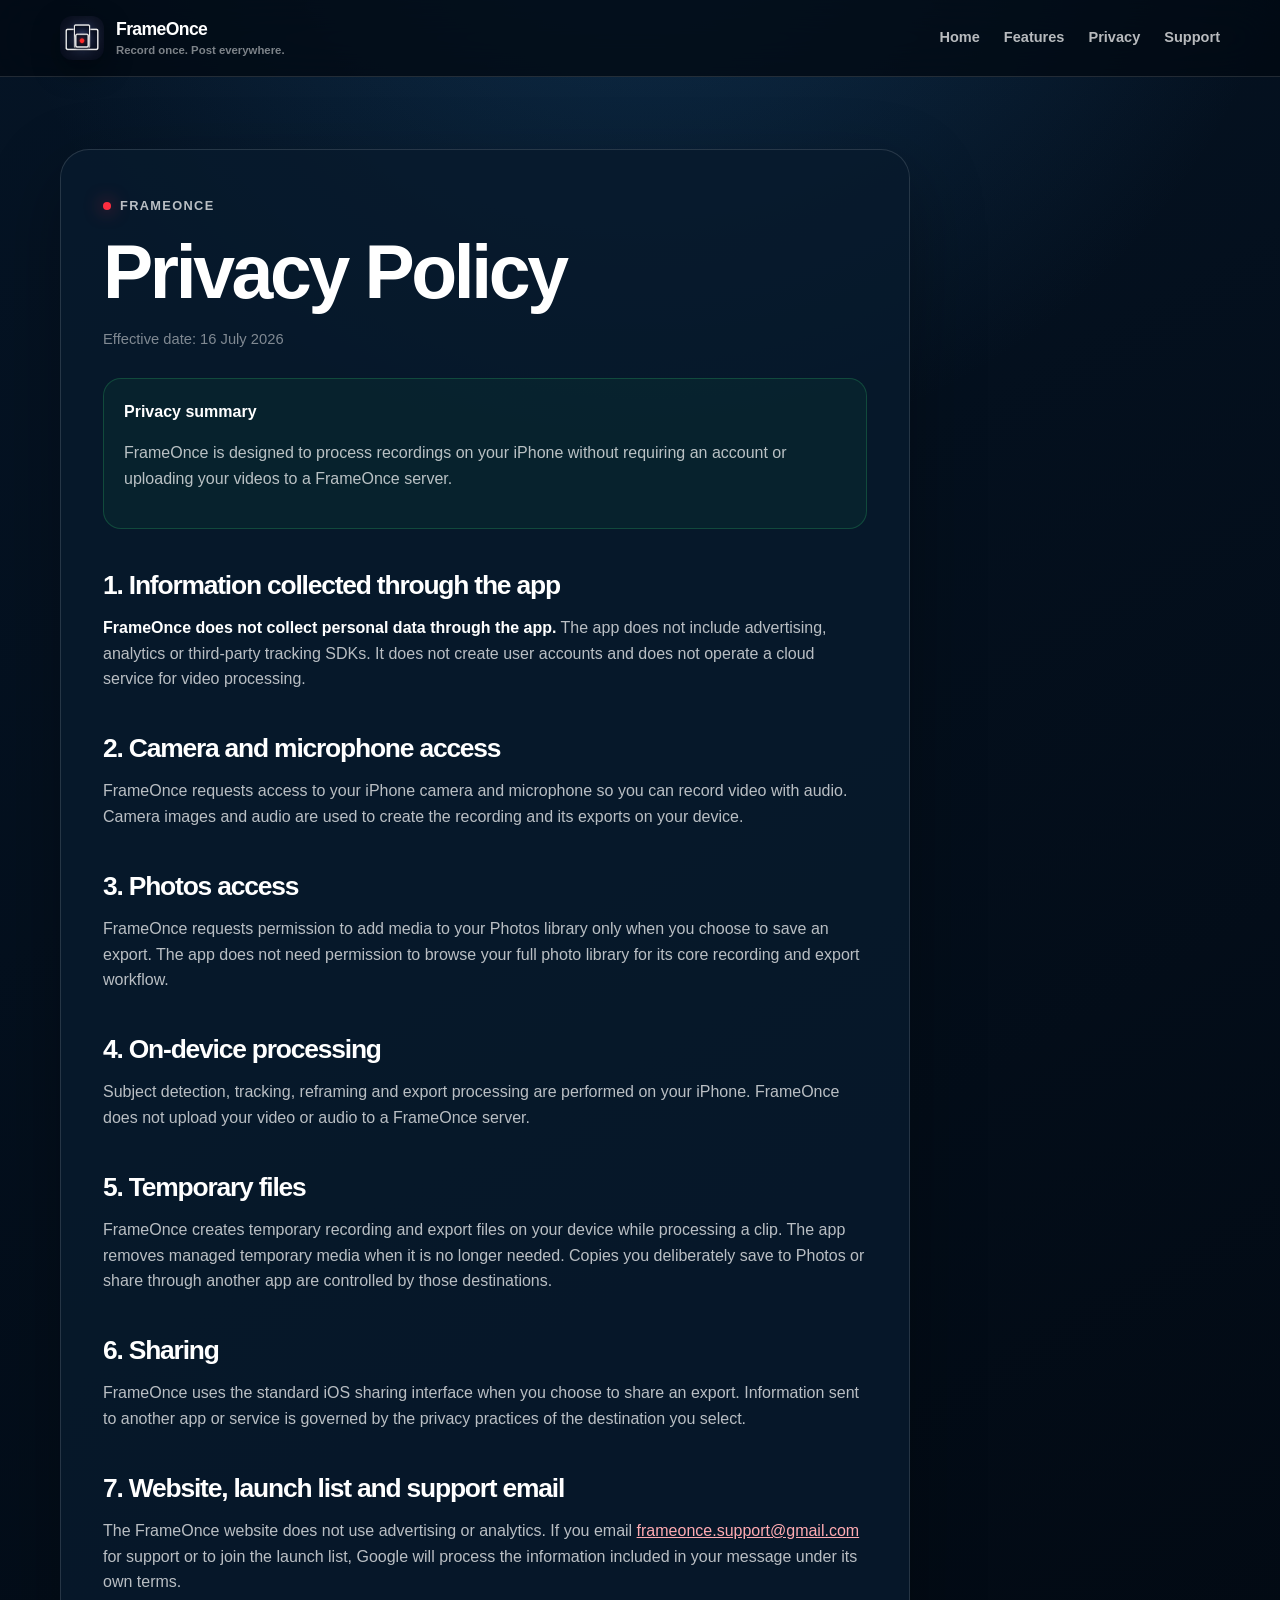
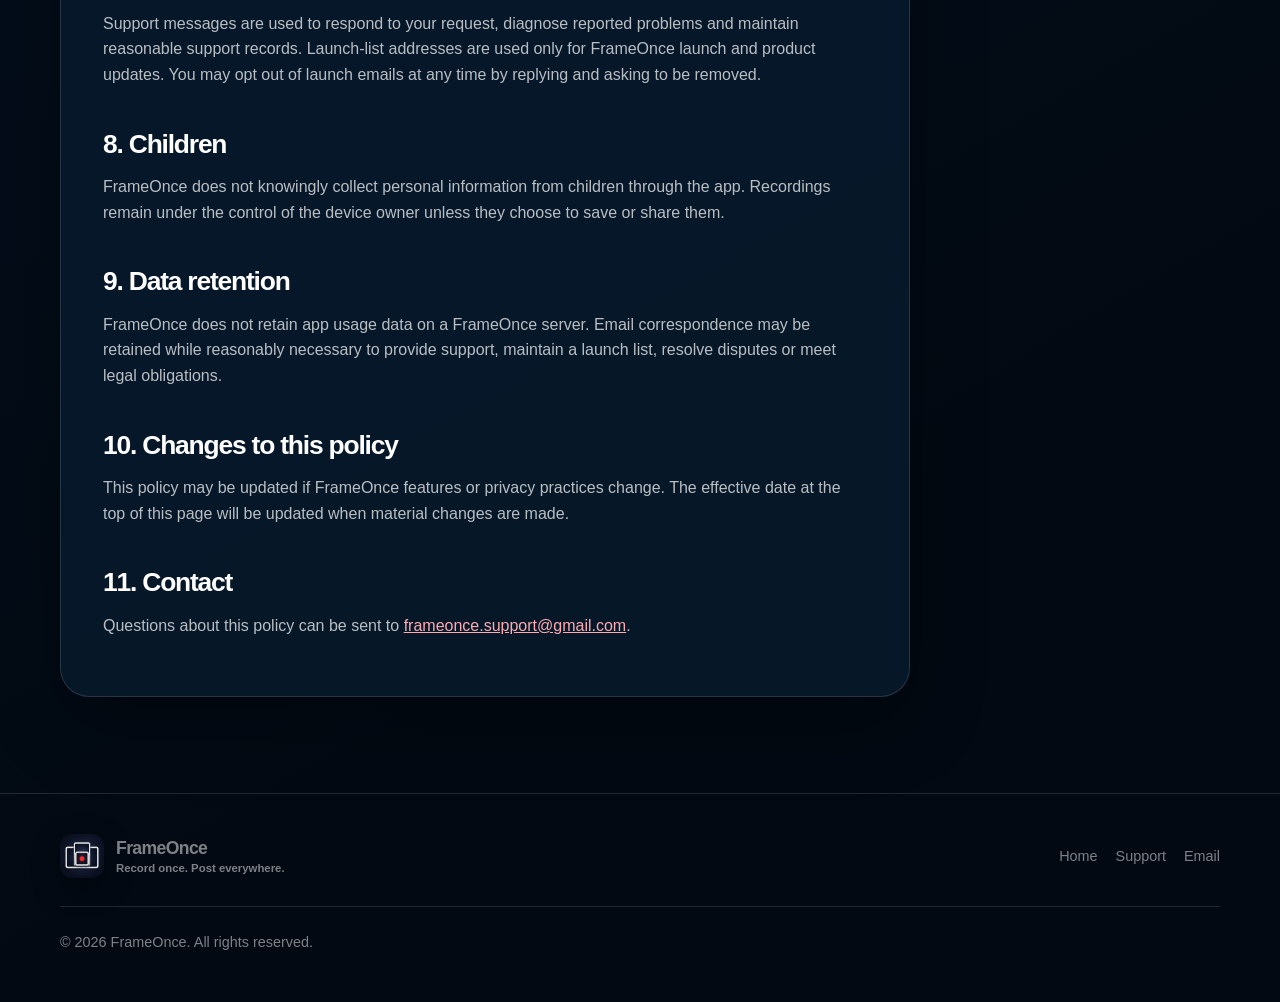
==== privacy/index.html @ 91e53c57 "Publish FrameOnce launch website" ====
<!doctype html>
<html lang="en-AU">
<head>
  <meta charset="utf-8">
  <meta name="viewport" content="width=device-width, initial-scale=1">
  <meta name="description" content="FrameOnce Privacy Policy.">
  <meta name="theme-color" content="#051425">
  <meta name="color-scheme" content="dark">
  <title>Privacy Policy | FrameOnce</title>
  <link rel="icon" href="../assets/app-icon.png">
  <link rel="apple-touch-icon" href="../assets/app-icon.png">
  <link rel="stylesheet" href="../styles.css">
</head>
<body>
  <a class="skip-link" href="#main">Skip to content</a>
  <header class="site-header">
    <div class="wrap nav">
      <a class="brand" href="../" aria-label="FrameOnce home">
        <img src="../assets/app-icon.png" alt="" width="44" height="44">
        <span class="brand-copy"><strong>FrameOnce</strong><small>Record once. Post everywhere.</small></span>
      </a>
      <nav class="nav-links" aria-label="Main navigation">
        <a href="../">Home</a>
        <a href="../#features">Features</a>
        <a href="../privacy/" aria-current="page">Privacy</a>
        <a href="../support/">Support</a>
      </nav>
    </div>
  </header>

  <main id="main" class="content-page">
    <div class="wrap">
      <article class="content-shell">
        <p class="eyebrow">FrameOnce</p>
        <h1>Privacy Policy</h1>
        <p class="updated">Effective date: 16 July 2026</p>

        <div class="content-note">
          <strong>Privacy summary</strong>
          <p>FrameOnce is designed to process recordings on your iPhone without requiring an account or uploading your videos to a FrameOnce server.</p>
        </div>

        <h2>1. Information collected through the app</h2>
        <p><strong>FrameOnce does not collect personal data through the app.</strong> The app does not include advertising, analytics or third-party tracking SDKs. It does not create user accounts and does not operate a cloud service for video processing.</p>

        <h2>2. Camera and microphone access</h2>
        <p>FrameOnce requests access to your iPhone camera and microphone so you can record video with audio. Camera images and audio are used to create the recording and its exports on your device.</p>

        <h2>3. Photos access</h2>
        <p>FrameOnce requests permission to add media to your Photos library only when you choose to save an export. The app does not need permission to browse your full photo library for its core recording and export workflow.</p>

        <h2>4. On-device processing</h2>
        <p>Subject detection, tracking, reframing and export processing are performed on your iPhone. FrameOnce does not upload your video or audio to a FrameOnce server.</p>

        <h2>5. Temporary files</h2>
        <p>FrameOnce creates temporary recording and export files on your device while processing a clip. The app removes managed temporary media when it is no longer needed. Copies you deliberately save to Photos or share through another app are controlled by those destinations.</p>

        <h2>6. Sharing</h2>
        <p>FrameOnce uses the standard iOS sharing interface when you choose to share an export. Information sent to another app or service is governed by the privacy practices of the destination you select.</p>

        <h2>7. Website, launch list and support email</h2>
        <p>The FrameOnce website does not use advertising or analytics. If you email <a href="mailto:frameonce.support@gmail.com">frameonce.support@gmail.com</a> for support or to join the launch list, Google will process the information included in your message under its own terms.</p>
        <p>Support messages are used to respond to your request, diagnose reported problems and maintain reasonable support records. Launch-list addresses are used only for FrameOnce launch and product updates. You may opt out of launch emails at any time by replying and asking to be removed.</p>

        <h2>8. Children</h2>
        <p>FrameOnce does not knowingly collect personal information from children through the app. Recordings remain under the control of the device owner unless they choose to save or share them.</p>

        <h2>9. Data retention</h2>
        <p>FrameOnce does not retain app usage data on a FrameOnce server. Email correspondence may be retained while reasonably necessary to provide support, maintain a launch list, resolve disputes or meet legal obligations.</p>

        <h2>10. Changes to this policy</h2>
        <p>This policy may be updated if FrameOnce features or privacy practices change. The effective date at the top of this page will be updated when material changes are made.</p>

        <h2>11. Contact</h2>
        <p>Questions about this policy can be sent to <a href="mailto:frameonce.support@gmail.com">frameonce.support@gmail.com</a>.</p>
      </article>
    </div>
  </main>

  <footer class="site-footer">
    <div class="wrap footer-grid">
      <div class="footer-brand">
        <img src="../assets/app-icon.png" alt="" width="44" height="44">
        <div><strong>FrameOnce</strong><span>Record once. Post everywhere.</span></div>
      </div>
      <div class="footer-links">
        <a href="../">Home</a>
        <a href="../support/">Support</a>
        <a href="mailto:frameonce.support@gmail.com">Email</a>
      </div>
      <p class="copyright">© 2026 FrameOnce. All rights reserved.</p>
    </div>
  </footer>
</body>
</html>
---- styles.css ----
:root {
  color-scheme: dark;
  --background: #051425;
  --background-deep: #020912;
  --background-mid: #071a2e;
  --surface: #0b2036;
  --surface-raised: #102b47;
  --surface-soft: rgba(255, 255, 255, 0.055);
  --text: #ffffff;
  --muted: rgba(255, 255, 255, 0.72);
  --faint: rgba(255, 255, 255, 0.49);
  --border: rgba(255, 255, 255, 0.13);
  --border-strong: rgba(255, 255, 255, 0.22);
  --accent: #ff2e40;
  --accent-soft: #ff5362;
  --accent-pale: #ff9ba3;
  --success: #32d06b;
  --warning: #ffad40;
  --max-width: 1160px;
  font-family: -apple-system, BlinkMacSystemFont, "SF Pro Display", "Segoe UI", sans-serif;
}

* { box-sizing: border-box; }

html { scroll-behavior: smooth; }

body {
  margin: 0;
  min-height: 100vh;
  color: var(--text);
  background:
    radial-gradient(circle at 50% -8%, rgba(36, 105, 161, 0.36), transparent 42rem),
    linear-gradient(150deg, var(--background), var(--background-deep) 78%);
  line-height: 1.6;
  -webkit-font-smoothing: antialiased;
  overflow-x: hidden;
}

img { max-width: 100%; }

a { color: inherit; }

button, input, textarea, select { font: inherit; }

.skip-link {
  position: fixed;
  left: 16px;
  top: 12px;
  z-index: 100;
  padding: 10px 14px;
  border-radius: 10px;
  background: white;
  color: #07101b;
  transform: translateY(-160%);
  transition: transform 160ms ease;
}

.skip-link:focus { transform: translateY(0); }

.wrap {
  width: min(calc(100% - 40px), var(--max-width));
  margin: 0 auto;
}

.site-header {
  position: sticky;
  top: 0;
  z-index: 30;
  border-bottom: 1px solid var(--border);
  background: rgba(2, 9, 18, 0.78);
  backdrop-filter: blur(20px);
  -webkit-backdrop-filter: blur(20px);
}

.nav {
  min-height: 76px;
  display: flex;
  align-items: center;
  justify-content: space-between;
  gap: 28px;
}

.brand,
.footer-brand {
  display: inline-flex;
  align-items: center;
  gap: 12px;
  text-decoration: none;
}

.brand img,
.footer-brand img {
  border-radius: 12px;
  box-shadow: 0 10px 28px rgba(0, 0, 0, 0.34);
}

.brand-copy,
.footer-brand > div {
  display: grid;
  line-height: 1.15;
}

.brand strong,
.footer-brand strong {
  font-size: 1.1rem;
  font-weight: 790;
  letter-spacing: -0.035em;
}

.brand small,
.footer-brand span {
  margin-top: 4px;
  color: var(--faint);
  font-size: 0.71rem;
  font-weight: 580;
}

.nav-links {
  display: flex;
  align-items: center;
  gap: clamp(13px, 2vw, 24px);
}

.nav-links a {
  color: var(--muted);
  text-decoration: none;
  font-size: 0.91rem;
  font-weight: 670;
}

.nav-links a:hover,
.nav-links a:focus-visible,
.footer-links a:hover,
.footer-links a:focus-visible,
.text-link:hover,
.text-link:focus-visible { color: var(--text); }

.hero {
  position: relative;
  display: grid;
  grid-template-columns: minmax(0, 1.02fr) minmax(340px, 0.98fr);
  gap: clamp(50px, 7vw, 90px);
  align-items: center;
  min-height: calc(100svh - 76px);
  padding: 76px 0 84px;
}

.eyebrow {
  display: inline-flex;
  align-items: center;
  gap: 9px;
  margin: 0 0 16px;
  color: var(--accent-pale);
  font-size: 0.8rem;
  font-weight: 800;
  letter-spacing: 0.105em;
  text-transform: uppercase;
}

.eyebrow::before {
  content: "";
  width: 8px;
  height: 8px;
  flex: 0 0 auto;
  border-radius: 50%;
  background: var(--accent);
  box-shadow: 0 0 18px rgba(255, 46, 64, 0.78);
}

h1, h2, h3 {
  line-height: 1.08;
  letter-spacing: -0.045em;
}

h1 {
  max-width: 760px;
  margin: 0;
  font-size: clamp(3.3rem, 7.8vw, 6.45rem);
  font-weight: 835;
}

h1 span {
  background: linear-gradient(90deg, #ffffff, #bacfe6 65%, #ffb1b8);
  -webkit-background-clip: text;
  background-clip: text;
  color: transparent;
}

.hero-lead {
  max-width: 680px;
  margin: 26px 0 0;
  color: var(--muted);
  font-size: clamp(1.05rem, 2vw, 1.28rem);
}

.hero-badges,
.privacy-points {
  display: flex;
  flex-wrap: wrap;
  gap: 8px;
  margin-top: 24px;
}

.hero-badges span,
.privacy-points span {
  padding: 7px 11px;
  border: 1px solid var(--border);
  border-radius: 999px;
  background: rgba(255, 255, 255, 0.045);
  color: rgba(255, 255, 255, 0.79);
  font-size: 0.78rem;
  font-weight: 680;
}

.actions {
  display: flex;
  flex-wrap: wrap;
  gap: 13px;
  margin-top: 31px;
}

.button {
  display: inline-flex;
  align-items: center;
  justify-content: center;
  min-height: 52px;
  padding: 0 23px;
  border: 1px solid var(--border);
  border-radius: 999px;
  text-decoration: none;
  font-weight: 760;
  letter-spacing: -0.015em;
  transition: transform 160ms ease, box-shadow 160ms ease, background 160ms ease;
}

.button:hover,
.button:focus-visible {
  transform: translateY(-2px);
}

.button-primary {
  border-color: rgba(255, 255, 255, 0.18);
  background: linear-gradient(145deg, var(--accent-soft), var(--accent));
  box-shadow: 0 14px 34px rgba(255, 46, 64, 0.27);
}

.button-primary:hover,
.button-primary:focus-visible {
  box-shadow: 0 17px 40px rgba(255, 46, 64, 0.38);
}

.button-secondary { background: rgba(255, 255, 255, 0.07); }

.full-button { width: 100%; }

.microcopy {
  margin: 15px 0 0;
  color: var(--faint);
  font-size: 0.82rem;
}

.phone-stage {
  position: relative;
  width: min(100%, 520px);
  min-height: 730px;
  margin: 0 auto;
  display: grid;
  place-items: center;
  isolation: isolate;
}

.ambient {
  position: absolute;
  z-index: -2;
  border-radius: 50%;
  filter: blur(18px);
  opacity: 0.52;
}

.ambient-one {
  width: 330px;
  height: 330px;
  top: 4%;
  left: 4%;
  background: rgba(41, 125, 193, 0.34);
}

.ambient-two {
  width: 250px;
  height: 250px;
  right: 0;
  bottom: 6%;
  background: rgba(255, 46, 64, 0.2);
}

.phone-shell {
  position: relative;
  z-index: 2;
  width: min(100%, 350px);
  padding: 13px;
  border: 1px solid rgba(255, 255, 255, 0.21);
  border-radius: 50px;
  background: linear-gradient(145deg, #18222d, #02060b 74%);
  box-shadow: 0 42px 100px rgba(0, 0, 0, 0.57), inset 0 1px 0 rgba(255, 255, 255, 0.18);
  transform: rotate(1.8deg);
}

.phone-screen {
  position: relative;
  min-height: 690px;
  overflow: hidden;
  border-radius: 38px;
  border: 1px solid rgba(255, 255, 255, 0.08);
  background: #030a12;
}

.dynamic-island {
  position: absolute;
  z-index: 10;
  left: 50%;
  top: 10px;
  width: 96px;
  height: 29px;
  transform: translateX(-50%);
  border-radius: 99px;
  background: #000205;
}

.camera-header {
  position: relative;
  z-index: 6;
  min-height: 104px;
  display: flex;
  align-items: flex-end;
  justify-content: space-between;
  gap: 10px;
  padding: 35px 17px 14px;
  background: linear-gradient(rgba(2, 9, 18, 0.96), rgba(2, 9, 18, 0.62), transparent);
}

.mini-brand {
  display: flex;
  align-items: center;
  gap: 8px;
  min-width: 0;
}

.mini-brand img { border-radius: 9px; }

.mini-brand > div {
  display: grid;
  min-width: 0;
  line-height: 1.08;
}

.mini-brand strong {
  font-size: 0.77rem;
  letter-spacing: -0.02em;
}

.mini-brand small {
  margin-top: 3px;
  color: rgba(255, 255, 255, 0.55);
  font-size: 0.46rem;
  white-space: nowrap;
}

.timer-pill {
  display: inline-flex;
  align-items: center;
  gap: 6px;
  flex: 0 0 auto;
  padding: 6px 9px;
  border: 1px solid rgba(255, 255, 255, 0.1);
  border-radius: 999px;
  background: rgba(9, 29, 48, 0.84);
  color: rgba(255, 255, 255, 0.9);
  font-size: 0.55rem;
  font-variant-numeric: tabular-nums;
}

.timer-pill i {
  width: 6px;
  height: 6px;
  border-radius: 50%;
  background: var(--accent);
  box-shadow: 0 0 10px var(--accent);
}

.camera-preview {
  position: relative;
  height: 470px;
  overflow: hidden;
  background:
    linear-gradient(180deg, rgba(248, 139, 115, 0.26), transparent 34%),
    linear-gradient(180deg, #36536d, #10243a 55%, #081829);
}

.sun {
  position: absolute;
  top: 114px;
  right: 62px;
  width: 72px;
  height: 72px;
  border-radius: 50%;
  background: rgba(255, 174, 132, 0.74);
  filter: blur(1px);
  box-shadow: 0 0 80px rgba(255, 128, 95, 0.52);
}

.mountain {
  position: absolute;
  bottom: 150px;
  width: 290px;
  height: 210px;
  background: linear-gradient(145deg, #243f55, #0e2134 72%);
  clip-path: polygon(0 100%, 24% 35%, 42% 63%, 64% 18%, 100% 100%);
}

.mountain-a { left: -70px; }
.mountain-b { right: -95px; transform: scaleX(-1) scaleY(0.9); opacity: 0.86; }

.lake {
  position: absolute;
  inset: auto 0 0;
  height: 190px;
  background:
    repeating-linear-gradient(176deg, rgba(255, 255, 255, 0.07) 0 1px, transparent 1px 12px),
    linear-gradient(180deg, #16344a, #071726);
}

.subject {
  position: absolute;
  left: 53%;
  bottom: 120px;
  width: 28px;
  height: 95px;
  transform: translateX(-50%);
  border-radius: 18px 18px 8px 8px;
  background: #07101a;
  box-shadow: 0 -24px 0 -6px #07101a;
}

.guide {
  position: absolute;
  width: 42px;
  height: 42px;
  border-color: rgba(255, 255, 255, 0.92);
  filter: drop-shadow(0 2px 3px rgba(0, 0, 0, 0.4));
}

.guide-tl { left: 22px; top: 20px; border-left: 2px solid; border-top: 2px solid; border-radius: 9px 0 0; }
.guide-tr { right: 22px; top: 20px; border-right: 2px solid; border-top: 2px solid; border-radius: 0 9px 0 0; }
.guide-bl { left: 22px; bottom: 20px; border-left: 2px solid; border-bottom: 2px solid; border-radius: 0 0 0 9px; }
.guide-br { right: 22px; bottom: 20px; border-right: 2px solid; border-bottom: 2px solid; border-radius: 0 0 9px; }

.record-control {
  min-height: 116px;
  display: grid;
  place-items: center;
  align-content: center;
  gap: 8px;
  background: linear-gradient(transparent, rgba(2, 9, 18, 0.92) 42%);
}

.record-control span {
  color: rgba(255, 255, 255, 0.53);
  font-size: 0.55rem;
}

.record-ring {
  display: grid;
  place-items: center;
  width: 72px;
  height: 72px;
  border: 4px solid rgba(255, 255, 255, 0.28);
  border-top-color: var(--accent);
  border-radius: 50%;
  transform: rotate(18deg);
  box-shadow: 0 0 28px rgba(255, 46, 64, 0.25);
}

.record-centre {
  width: 48px;
  height: 48px;
  border-radius: 50%;
  background: linear-gradient(145deg, var(--accent-soft), var(--accent));
  box-shadow: 0 0 23px rgba(255, 46, 64, 0.73);
}

.format-fan {
  position: absolute;
  z-index: 1;
  inset: 0;
  pointer-events: none;
}

.fan-card {
  position: absolute;
  display: grid;
  place-items: end center;
  padding: 8px;
  border: 1px solid rgba(255, 255, 255, 0.22);
  border-radius: 15px;
  background:
    radial-gradient(circle at 65% 25%, rgba(255, 128, 98, 0.4), transparent 45%),
    linear-gradient(160deg, #183b58, #061423);
  box-shadow: 0 20px 45px rgba(0, 0, 0, 0.4);
}

.fan-card span {
  color: rgba(255, 255, 255, 0.82);
  font-size: 0.62rem;
  font-weight: 780;
}

.fan-vertical { right: -4px; top: 8%; width: 90px; height: 160px; transform: rotate(9deg); }
.fan-landscape { left: -8px; top: 14%; width: 150px; height: 84px; transform: rotate(-12deg); }
.fan-portrait { right: -2px; bottom: 10%; width: 96px; height: 120px; transform: rotate(11deg); }
.fan-square { left: 0; bottom: 8%; width: 102px; height: 102px; transform: rotate(-8deg); }

.section { padding: 88px 0; }
.section-tight { padding-top: 44px; }

.section-heading {
  max-width: 760px;
  margin-bottom: 38px;
}

.section-heading.centre {
  margin-left: auto;
  margin-right: auto;
  text-align: center;
}

.section-heading.centre .eyebrow { justify-content: center; }

.section h2,
.content-shell h1 {
  margin: 0;
  font-size: clamp(2.35rem, 5vw, 4.05rem);
  font-weight: 805;
}

.section-heading > p:not(.eyebrow) {
  margin: 17px 0 0;
  color: var(--muted);
  font-size: 1.08rem;
}

.steps {
  display: grid;
  grid-template-columns: repeat(4, minmax(0, 1fr));
  gap: 13px;
  padding: 0;
  margin: 0;
  list-style: none;
}

.steps li {
  position: relative;
  display: flex;
  align-items: flex-start;
  gap: 13px;
  min-height: 190px;
  padding: 24px 20px;
  border: 1px solid var(--border);
  border-radius: 23px;
  background: linear-gradient(145deg, rgba(16, 43, 71, 0.82), rgba(6, 21, 36, 0.86));
  box-shadow: 0 18px 42px rgba(0, 0, 0, 0.2);
}

.step-number {
  display: grid;
  place-items: center;
  flex: 0 0 auto;
  width: 33px;
  height: 33px;
  border: 1px solid rgba(255, 83, 98, 0.38);
  border-radius: 50%;
  background: rgba(255, 46, 64, 0.1);
  color: #ff929b;
  font-size: 0.84rem;
  font-weight: 800;
}

.steps h3 { margin: 3px 0 0; font-size: 1.12rem; }
.steps p { margin: 11px 0 0; color: var(--muted); font-size: 0.91rem; }

.feature-grid {
  display: grid;
  grid-template-columns: repeat(2, minmax(0, 1fr));
  gap: 16px;
}

.feature-card {
  position: relative;
  min-height: 270px;
  padding: 28px;
  overflow: hidden;
  border: 1px solid var(--border);
  border-radius: 27px;
  background: linear-gradient(145deg, rgba(16, 43, 71, 0.9), rgba(7, 23, 39, 0.9));
  box-shadow: 0 20px 52px rgba(0, 0, 0, 0.25);
}

.feature-card-large {
  grid-row: span 2;
  min-height: 556px;
}

.feature-icon {
  display: grid;
  place-items: center;
  width: 46px;
  height: 46px;
  margin-bottom: 26px;
  border: 1px solid var(--border);
  border-radius: 14px;
  background: rgba(255, 255, 255, 0.065);
  color: #ff939c;
  font-size: 1.45rem;
  font-weight: 800;
}

.focus-icon {
  position: relative;
  width: 23px;
  height: 23px;
}

.focus-icon::before,
.focus-icon::after {
  content: "";
  position: absolute;
  inset: 0;
  border: 2px solid #ff939c;
  border-radius: 6px;
}

.focus-icon::after {
  inset: 6px;
  border-radius: 50%;
  background: var(--accent);
  border: 0;
  box-shadow: 0 0 12px rgba(255, 46, 64, 0.7);
}

.card-kicker {
  color: var(--accent-pale);
  font-size: 0.76rem;
  font-weight: 800;
  letter-spacing: 0.085em;
  text-transform: uppercase;
}

.feature-card h3 { margin: 12px 0 0; font-size: 1.7rem; }
.feature-card p { max-width: 560px; margin: 13px 0 0; color: var(--muted); }

.tracking-demo {
  position: absolute;
  left: 28px;
  right: 28px;
  bottom: 26px;
  height: 230px;
  overflow: hidden;
  border: 1px solid var(--border);
  border-radius: 22px;
  background:
    radial-gradient(circle at 70% 22%, rgba(255, 132, 98, 0.3), transparent 35%),
    linear-gradient(180deg, #21415d, #081724);
}

.tracking-demo::before,
.tracking-demo::after {
  content: "";
  position: absolute;
  bottom: 0;
  width: 78%;
  height: 65%;
  background: #0c2234;
  clip-path: polygon(0 100%, 22% 38%, 47% 72%, 70% 25%, 100% 100%);
}

.tracking-demo::before { left: -18%; }
.tracking-demo::after { right: -28%; transform: scaleX(-1); opacity: 0.7; }

.tracking-path {
  position: absolute;
  z-index: 4;
  left: 13%;
  right: 14%;
  top: 48%;
  height: 2px;
  border-top: 2px dashed rgba(255, 255, 255, 0.34);
  transform: rotate(-7deg);
}

.tracking-person {
  position: absolute;
  z-index: 5;
  left: 54%;
  bottom: 42px;
  width: 31px;
  height: 100px;
  border-radius: 16px 16px 8px 8px;
  background: #030a12;
  box-shadow: 0 -25px 0 -6px #030a12;
}

.tracking-box {
  position: absolute;
  z-index: 6;
  left: calc(54% - 30px);
  bottom: 29px;
  width: 92px;
  height: 145px;
  border: 2px solid rgba(255, 83, 98, 0.92);
  border-radius: 14px;
  box-shadow: 0 0 20px rgba(255, 46, 64, 0.33);
}

.formats-section {
  background: linear-gradient(180deg, transparent, rgba(7, 28, 48, 0.62), transparent);
}

.ratio-grid {
  display: grid;
  grid-template-columns: repeat(4, minmax(0, 1fr));
  gap: 14px;
}

.ratio-card {
  position: relative;
  min-height: 315px;
  display: flex;
  flex-direction: column;
  align-items: center;
  justify-content: center;
  padding: 26px 21px;
  border: 1px solid var(--border);
  border-radius: 25px;
  background: rgba(255, 255, 255, 0.042);
  text-align: center;
  transition: transform 180ms ease, border-color 180ms ease, background 180ms ease;
}

.ratio-card:hover {
  transform: translateY(-4px);
  border-color: var(--border-strong);
  background: rgba(255, 255, 255, 0.06);
}

.featured-ratio {
  border-color: rgba(255, 83, 98, 0.42);
  box-shadow: 0 20px 44px rgba(255, 46, 64, 0.1);
}

.popular-label {
  position: absolute;
  top: 15px;
  right: 15px;
  padding: 5px 8px;
  border-radius: 999px;
  background: rgba(255, 46, 64, 0.12);
  color: #ff9da5;
  font-size: 0.62rem;
  font-weight: 800;
  text-transform: uppercase;
  letter-spacing: 0.07em;
}

.ratio-shape {
  position: relative;
  display: grid;
  place-items: center;
  margin-bottom: 20px;
  overflow: hidden;
  border: 2px solid rgba(255, 255, 255, 0.92);
  border-radius: 9px;
  background:
    radial-gradient(circle at 69% 28%, rgba(255, 132, 98, 0.42), transparent 35%),
    linear-gradient(160deg, #214966, #071828);
  box-shadow: 0 0 20px rgba(255, 255, 255, 0.08);
}

.ratio-shape.vertical { width: 62px; height: 110px; }
.ratio-shape.landscape { width: 126px; height: 71px; }
.ratio-shape.portrait { width: 78px; height: 98px; }
.ratio-shape.square { width: 91px; height: 91px; }

.ratio-subject {
  position: absolute;
  left: 50%;
  bottom: 16%;
  width: 12%;
  min-width: 7px;
  height: 42%;
  transform: translateX(-50%);
  border-radius: 99px 99px 5px 5px;
  background: #06101a;
  box-shadow: 0 -10px 0 -2px #06101a;
}

.ratio-card strong {
  color: var(--accent-pale);
  font-size: 1.1rem;
}

.ratio-card h3 { margin: 5px 0 0; font-size: 1.35rem; }
.ratio-card p { margin: 12px 0 0; color: var(--faint); font-size: 0.86rem; }

.pricing-layout {
  display: grid;
  grid-template-columns: minmax(0, 1fr) minmax(330px, 0.72fr);
  gap: 66px;
  align-items: center;
}

.pricing-heading { margin-bottom: 0; }

.price-card {
  position: relative;
  padding: 34px;
  border: 1px solid rgba(255, 83, 98, 0.34);
  border-radius: 29px;
  background: linear-gradient(145deg, rgba(17, 48, 78, 0.96), rgba(7, 22, 38, 0.96));
  box-shadow: 0 26px 65px rgba(0, 0, 0, 0.34), 0 0 70px rgba(255, 46, 64, 0.08);
}

.price-label {
  margin: 0;
  color: var(--accent-pale);
  font-size: 0.78rem;
  font-weight: 800;
  letter-spacing: 0.09em;
  text-transform: uppercase;
}

.price {
  margin: 10px 0 0;
  font-size: clamp(3.8rem, 9vw, 5.8rem);
  font-weight: 840;
  line-height: 1;
  letter-spacing: -0.065em;
}

.price span {
  margin-right: 4px;
  font-size: 0.35em;
  vertical-align: top;
  line-height: 1.9;
}

.price-note { margin: 10px 0 0; color: var(--muted); }

.price-card ul {
  display: grid;
  gap: 10px;
  margin: 26px 0;
  padding: 0;
  list-style: none;
}

.price-card li {
  position: relative;
  padding-left: 27px;
  color: rgba(255, 255, 255, 0.84);
}

.price-card li::before {
  content: "✓";
  position: absolute;
  left: 0;
  color: var(--success);
  font-weight: 850;
}

.price-card small {
  display: block;
  margin-top: 13px;
  color: var(--faint);
  text-align: center;
}

.privacy-section { padding-top: 46px; }

.privacy-panel {
  display: grid;
  grid-template-columns: 1fr auto;
  gap: 36px;
  align-items: center;
  padding: 42px;
  border: 1px solid rgba(50, 208, 107, 0.28);
  border-radius: 30px;
  background: linear-gradient(145deg, rgba(50, 208, 107, 0.08), rgba(16, 43, 71, 0.78));
}

.privacy-panel h2 { font-size: clamp(2.1rem, 4.7vw, 3.5rem); }
.privacy-panel > div > p:not(.eyebrow) { max-width: 720px; color: var(--muted); }

.privacy-mark {
  display: grid;
  place-items: center;
  width: 112px;
  height: 112px;
  border: 1px solid rgba(50, 208, 107, 0.4);
  border-radius: 50%;
  background: rgba(50, 208, 107, 0.1);
  box-shadow: 0 0 44px rgba(50, 208, 107, 0.13);
}

.privacy-mark span { color: var(--success); font-size: 3.5rem; font-weight: 800; }

.faq-layout {
  display: grid;
  grid-template-columns: minmax(0, 0.78fr) minmax(0, 1.22fr);
  gap: 58px;
  align-items: start;
}

.faq-heading {
  position: sticky;
  top: 110px;
  margin-bottom: 0;
}

.faq-list {
  display: grid;
  gap: 12px;
}

.faq-list details {
  border: 1px solid var(--border);
  border-radius: 20px;
  background: rgba(255, 255, 255, 0.038);
  overflow: hidden;
}

.faq-list summary {
  position: relative;
  padding: 21px 56px 21px 22px;
  cursor: pointer;
  list-style: none;
  font-weight: 760;
  letter-spacing: -0.02em;
}

.faq-list summary::-webkit-details-marker { display: none; }

.faq-list summary::after {
  content: "+";
  position: absolute;
  right: 22px;
  top: 50%;
  transform: translateY(-50%);
  color: var(--accent-pale);
  font-size: 1.4rem;
  font-weight: 450;
}

.faq-list details[open] summary::after { content: "−"; }

.faq-list details p {
  margin: 0;
  padding: 0 22px 22px;
  color: var(--muted);
}

.waitlist-section { padding-top: 42px; }

.waitlist-panel {
  display: grid;
  grid-template-columns: minmax(0, 1fr) auto;
  gap: 42px;
  align-items: center;
  padding: 42px;
  border: 1px solid rgba(255, 83, 98, 0.29);
  border-radius: 30px;
  background:
    radial-gradient(circle at 90% 15%, rgba(255, 46, 64, 0.18), transparent 20rem),
    linear-gradient(145deg, rgba(16, 43, 71, 0.95), rgba(6, 20, 34, 0.95));
}

.waitlist-panel h2 {
  margin: 0;
  max-width: 720px;
  font-size: clamp(2.2rem, 4.5vw, 3.6rem);
}

.waitlist-panel > div > p:not(.eyebrow) { max-width: 720px; color: var(--muted); }

.waitlist-actions {
  display: grid;
  justify-items: center;
  gap: 11px;
}

.text-link {
  color: var(--faint);
  font-size: 0.82rem;
}

.content-page { padding: 72px 0 96px; }

.content-shell {
  max-width: 850px;
  padding: 42px;
  border: 1px solid var(--border);
  border-radius: 29px;
  background: rgba(8, 26, 45, 0.86);
  box-shadow: 0 26px 74px rgba(0, 0, 0, 0.3);
}

.content-shell h1 { font-size: clamp(2.7rem, 6vw, 4.7rem); }
.content-shell h2 { margin: 42px 0 0; font-size: 1.65rem; }
.content-shell h3 { margin: 26px 0 0; font-size: 1.2rem; }
.content-shell p, .content-shell li { color: var(--muted); }
.content-shell strong { color: var(--text); }
.content-shell a { color: #ffabb2; }
.content-shell ul, .content-shell ol { padding-left: 23px; }
.content-shell .updated { color: var(--faint); font-size: 0.92rem; }

.content-note {
  margin: 26px 0;
  padding: 20px;
  border: 1px solid rgba(50, 208, 107, 0.23);
  border-radius: 18px;
  background: rgba(50, 208, 107, 0.055);
}

.support-list {
  display: grid;
  gap: 13px;
  padding: 0 !important;
  list-style: none;
}

.support-list li {
  padding: 19px;
  border: 1px solid var(--border);
  border-radius: 18px;
  background: rgba(255, 255, 255, 0.035);
}

.support-list strong { display: block; margin-bottom: 5px; }

.site-footer {
  padding: 40px 0 48px;
  border-top: 1px solid var(--border);
  color: var(--faint);
  font-size: 0.9rem;
}

.footer-grid {
  display: grid;
  grid-template-columns: 1fr auto;
  gap: 28px;
  align-items: center;
}

.footer-links {
  display: flex;
  flex-wrap: wrap;
  justify-content: flex-end;
  gap: 18px;
}

.footer-links a { text-decoration: none; }

.copyright {
  grid-column: 1 / -1;
  margin: 0;
  padding-top: 24px;
  border-top: 1px solid var(--border);
}

@media (max-width: 980px) {
  .nav-links a:nth-child(-n+3) { display: none; }
  .hero { grid-template-columns: 1fr; padding-top: 66px; }
  .hero-copy { text-align: center; }
  .hero-copy .eyebrow { justify-content: center; }
  .hero-lead { margin-left: auto; margin-right: auto; }
  .hero-badges, .actions { justify-content: center; }
  .phone-stage { min-height: 690px; }
  .steps { grid-template-columns: repeat(2, minmax(0, 1fr)); }
  .feature-card-large { grid-row: auto; min-height: 500px; }
  .ratio-grid { grid-template-columns: repeat(2, minmax(0, 1fr)); }
  .pricing-layout { grid-template-columns: 1fr; gap: 36px; }
  .pricing-heading { max-width: 760px; }
  .faq-layout { grid-template-columns: 1fr; gap: 30px; }
  .faq-heading { position: static; }
  .waitlist-panel { grid-template-columns: 1fr; text-align: center; }
  .waitlist-panel .eyebrow { justify-content: center; }
  .waitlist-panel > div > p:not(.eyebrow) { margin-left: auto; margin-right: auto; }
}

@media (max-width: 680px) {
  .wrap { width: min(calc(100% - 24px), var(--max-width)); }
  .nav { min-height: 66px; }
  .brand-copy small { display: none; }
  .nav-links { gap: 12px; }
  .nav-links a { font-size: 0.85rem; }
  .nav-links a:nth-child(-n+4) { display: none; }
  .hero { min-height: auto; padding: 52px 0 54px; gap: 40px; }
  h1 { font-size: clamp(2.9rem, 15vw, 4.35rem); }
  .hero-badges { max-width: 430px; margin-left: auto; margin-right: auto; }
  .phone-stage { min-height: 610px; transform: scale(0.9); margin-top: -28px; margin-bottom: -28px; }
  .fan-card { opacity: 0.72; }
  .fan-landscape { left: 1px; }
  .fan-vertical { right: 1px; }
  .section { padding: 62px 0; }
  .section-tight { padding-top: 24px; }
  .steps { grid-template-columns: 1fr; }
  .steps li { min-height: auto; }
  .feature-grid { grid-template-columns: 1fr; }
  .feature-card { min-height: auto; }
  .feature-card-large { min-height: 510px; }
  .ratio-grid { grid-template-columns: 1fr 1fr; }
  .ratio-card { min-height: 285px; padding: 23px 14px; }
  .popular-label { display: none; }
  .privacy-panel, .waitlist-panel { padding: 28px 22px; }
  .privacy-panel { grid-template-columns: 1fr; }
  .privacy-mark { display: none; }
  .price-card { padding: 28px 22px; }
  .content-shell { padding: 27px 21px; border-radius: 23px; }
  .footer-grid { grid-template-columns: 1fr; }
  .footer-links { justify-content: flex-start; }
}

@media (max-width: 430px) {
  .ratio-grid { grid-template-columns: 1fr; }
  .phone-stage { transform: scale(0.82); min-height: 560px; margin-top: -54px; margin-bottom: -54px; }
  .brand strong { font-size: 1rem; }
  .footer-links { gap: 13px; }
}

@media (prefers-reduced-motion: reduce) {
  html { scroll-behavior: auto; }
  *, *::before, *::after {
    animation-duration: 0.01ms !important;
    animation-iteration-count: 1 !important;
    transition-duration: 0.01ms !important;
  }
}
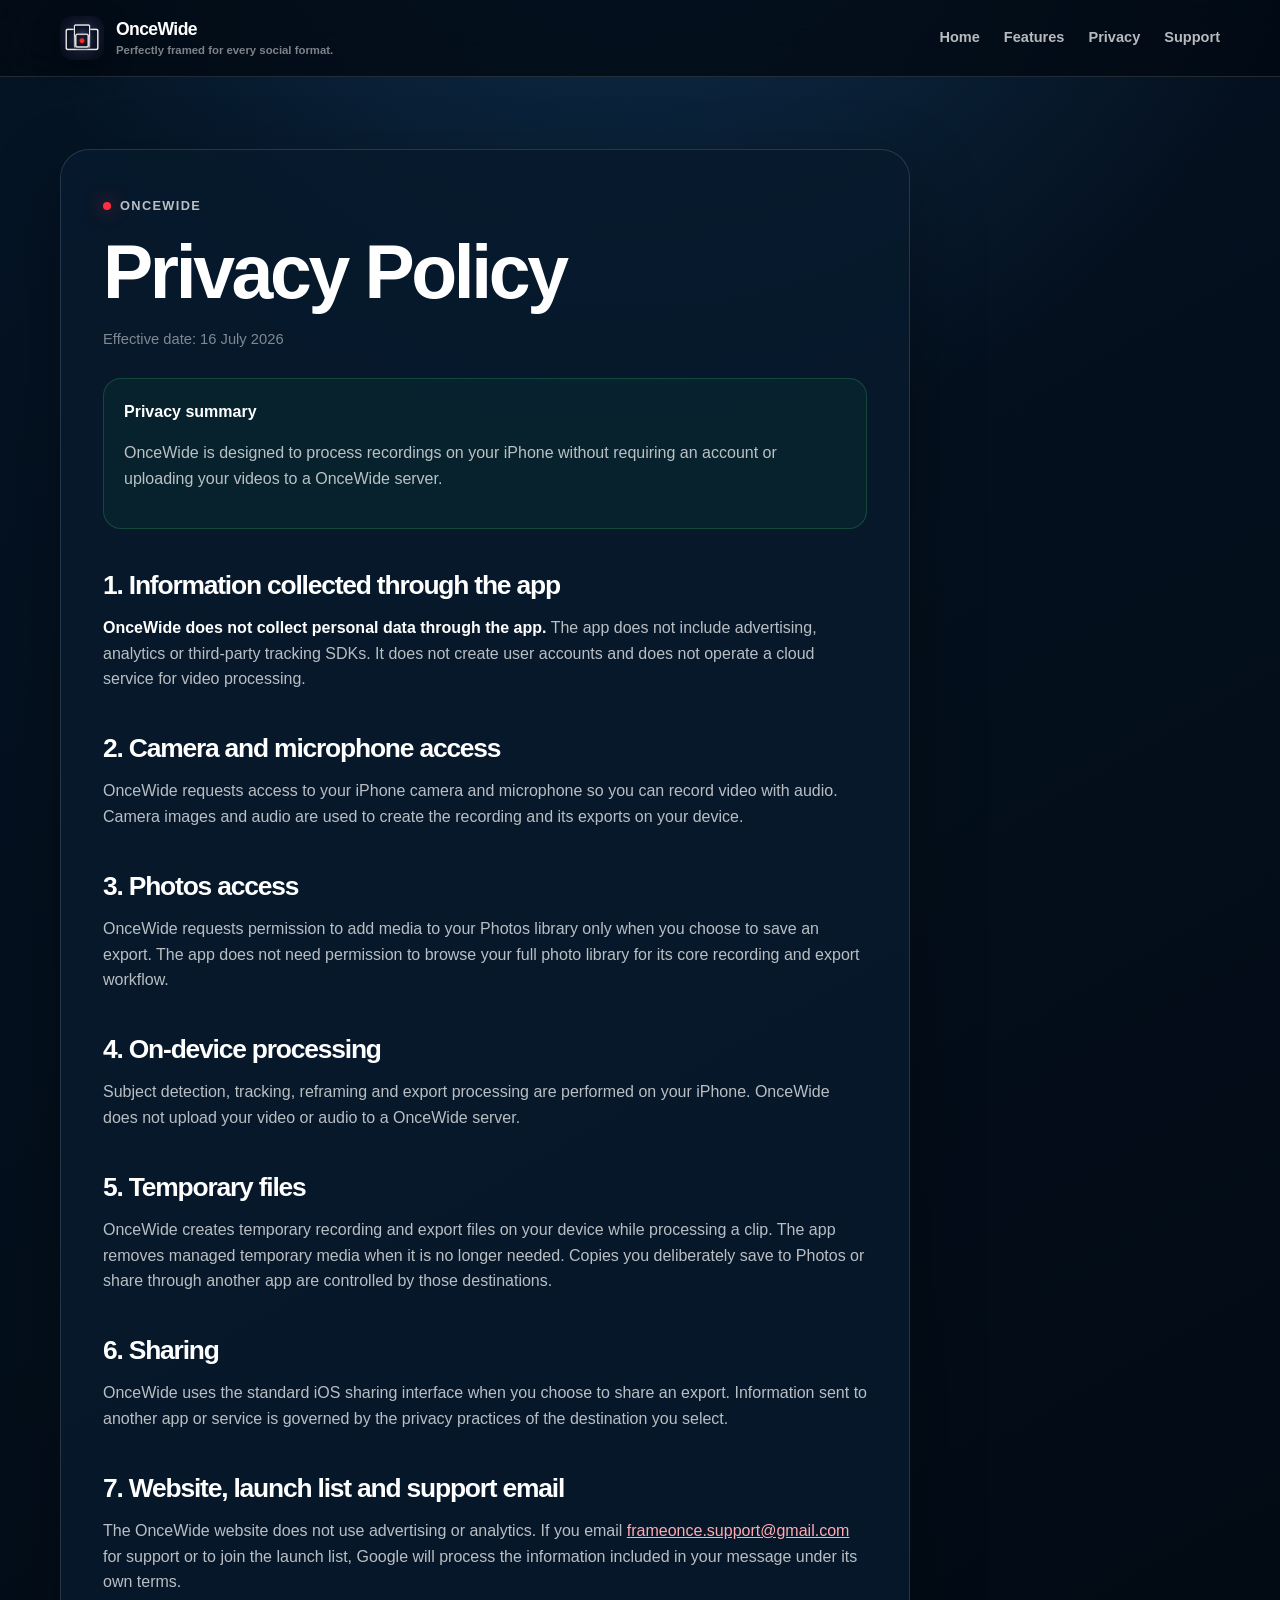
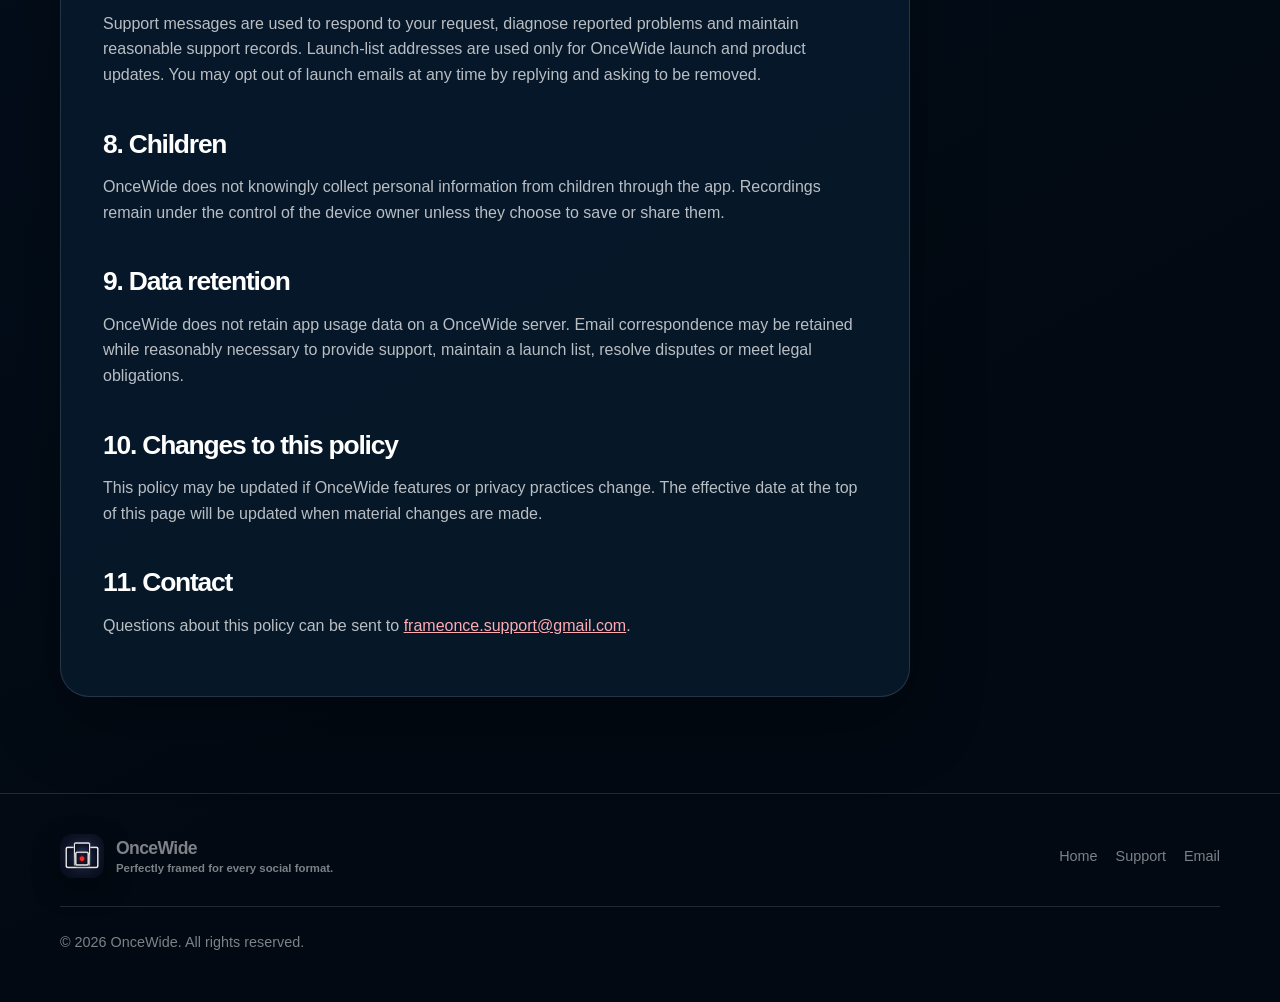
==== commit 9807f6dc: "Rename website to OnceWide" ====
--- a/privacy/index.html
+++ b/privacy/index.html
@@ -3,10 +3,10 @@
 <head>
   <meta charset="utf-8">
   <meta name="viewport" content="width=device-width, initial-scale=1">
-  <meta name="description" content="FrameOnce Privacy Policy.">
+  <meta name="description" content="OnceWide Privacy Policy.">
   <meta name="theme-color" content="#051425">
   <meta name="color-scheme" content="dark">
-  <title>Privacy Policy | FrameOnce</title>
+  <title>Privacy Policy | OnceWide</title>
   <link rel="icon" href="../assets/app-icon.png">
   <link rel="apple-touch-icon" href="../assets/app-icon.png">
   <link rel="stylesheet" href="../styles.css">
@@ -15,9 +15,9 @@
   <a class="skip-link" href="#main">Skip to content</a>
   <header class="site-header">
     <div class="wrap nav">
-      <a class="brand" href="../" aria-label="FrameOnce home">
+      <a class="brand" href="../" aria-label="OnceWide home">
         <img src="../assets/app-icon.png" alt="" width="44" height="44">
-        <span class="brand-copy"><strong>FrameOnce</strong><small>Record once. Post everywhere.</small></span>
+        <span class="brand-copy"><strong>OnceWide</strong><small>Perfectly framed for every social format.</small></span>
       </a>
       <nav class="nav-links" aria-label="Main navigation">
         <a href="../">Home</a>
@@ -31,45 +31,45 @@
   <main id="main" class="content-page">
     <div class="wrap">
       <article class="content-shell">
-        <p class="eyebrow">FrameOnce</p>
+        <p class="eyebrow">OnceWide</p>
         <h1>Privacy Policy</h1>
         <p class="updated">Effective date: 16 July 2026</p>
 
         <div class="content-note">
           <strong>Privacy summary</strong>
-          <p>FrameOnce is designed to process recordings on your iPhone without requiring an account or uploading your videos to a FrameOnce server.</p>
+          <p>OnceWide is designed to process recordings on your iPhone without requiring an account or uploading your videos to a OnceWide server.</p>
         </div>
 
         <h2>1. Information collected through the app</h2>
-        <p><strong>FrameOnce does not collect personal data through the app.</strong> The app does not include advertising, analytics or third-party tracking SDKs. It does not create user accounts and does not operate a cloud service for video processing.</p>
+        <p><strong>OnceWide does not collect personal data through the app.</strong> The app does not include advertising, analytics or third-party tracking SDKs. It does not create user accounts and does not operate a cloud service for video processing.</p>
 
         <h2>2. Camera and microphone access</h2>
-        <p>FrameOnce requests access to your iPhone camera and microphone so you can record video with audio. Camera images and audio are used to create the recording and its exports on your device.</p>
+        <p>OnceWide requests access to your iPhone camera and microphone so you can record video with audio. Camera images and audio are used to create the recording and its exports on your device.</p>
 
         <h2>3. Photos access</h2>
-        <p>FrameOnce requests permission to add media to your Photos library only when you choose to save an export. The app does not need permission to browse your full photo library for its core recording and export workflow.</p>
+        <p>OnceWide requests permission to add media to your Photos library only when you choose to save an export. The app does not need permission to browse your full photo library for its core recording and export workflow.</p>
 
         <h2>4. On-device processing</h2>
-        <p>Subject detection, tracking, reframing and export processing are performed on your iPhone. FrameOnce does not upload your video or audio to a FrameOnce server.</p>
+        <p>Subject detection, tracking, reframing and export processing are performed on your iPhone. OnceWide does not upload your video or audio to a OnceWide server.</p>
 
         <h2>5. Temporary files</h2>
-        <p>FrameOnce creates temporary recording and export files on your device while processing a clip. The app removes managed temporary media when it is no longer needed. Copies you deliberately save to Photos or share through another app are controlled by those destinations.</p>
+        <p>OnceWide creates temporary recording and export files on your device while processing a clip. The app removes managed temporary media when it is no longer needed. Copies you deliberately save to Photos or share through another app are controlled by those destinations.</p>
 
         <h2>6. Sharing</h2>
-        <p>FrameOnce uses the standard iOS sharing interface when you choose to share an export. Information sent to another app or service is governed by the privacy practices of the destination you select.</p>
+        <p>OnceWide uses the standard iOS sharing interface when you choose to share an export. Information sent to another app or service is governed by the privacy practices of the destination you select.</p>
 
         <h2>7. Website, launch list and support email</h2>
-        <p>The FrameOnce website does not use advertising or analytics. If you email <a href="mailto:frameonce.support@gmail.com">frameonce.support@gmail.com</a> for support or to join the launch list, Google will process the information included in your message under its own terms.</p>
-        <p>Support messages are used to respond to your request, diagnose reported problems and maintain reasonable support records. Launch-list addresses are used only for FrameOnce launch and product updates. You may opt out of launch emails at any time by replying and asking to be removed.</p>
+        <p>The OnceWide website does not use advertising or analytics. If you email <a href="mailto:frameonce.support@gmail.com">frameonce.support@gmail.com</a> for support or to join the launch list, Google will process the information included in your message under its own terms.</p>
+        <p>Support messages are used to respond to your request, diagnose reported problems and maintain reasonable support records. Launch-list addresses are used only for OnceWide launch and product updates. You may opt out of launch emails at any time by replying and asking to be removed.</p>
 
         <h2>8. Children</h2>
-        <p>FrameOnce does not knowingly collect personal information from children through the app. Recordings remain under the control of the device owner unless they choose to save or share them.</p>
+        <p>OnceWide does not knowingly collect personal information from children through the app. Recordings remain under the control of the device owner unless they choose to save or share them.</p>
 
         <h2>9. Data retention</h2>
-        <p>FrameOnce does not retain app usage data on a FrameOnce server. Email correspondence may be retained while reasonably necessary to provide support, maintain a launch list, resolve disputes or meet legal obligations.</p>
+        <p>OnceWide does not retain app usage data on a OnceWide server. Email correspondence may be retained while reasonably necessary to provide support, maintain a launch list, resolve disputes or meet legal obligations.</p>
 
         <h2>10. Changes to this policy</h2>
-        <p>This policy may be updated if FrameOnce features or privacy practices change. The effective date at the top of this page will be updated when material changes are made.</p>
+        <p>This policy may be updated if OnceWide features or privacy practices change. The effective date at the top of this page will be updated when material changes are made.</p>
 
         <h2>11. Contact</h2>
         <p>Questions about this policy can be sent to <a href="mailto:frameonce.support@gmail.com">frameonce.support@gmail.com</a>.</p>
@@ -81,14 +81,14 @@
     <div class="wrap footer-grid">
       <div class="footer-brand">
         <img src="../assets/app-icon.png" alt="" width="44" height="44">
-        <div><strong>FrameOnce</strong><span>Record once. Post everywhere.</span></div>
+        <div><strong>OnceWide</strong><span>Perfectly framed for every social format.</span></div>
       </div>
       <div class="footer-links">
         <a href="../">Home</a>
         <a href="../support/">Support</a>
         <a href="mailto:frameonce.support@gmail.com">Email</a>
       </div>
-      <p class="copyright">© 2026 FrameOnce. All rights reserved.</p>
+      <p class="copyright">© 2026 OnceWide. All rights reserved.</p>
     </div>
   </footer>
 </body>
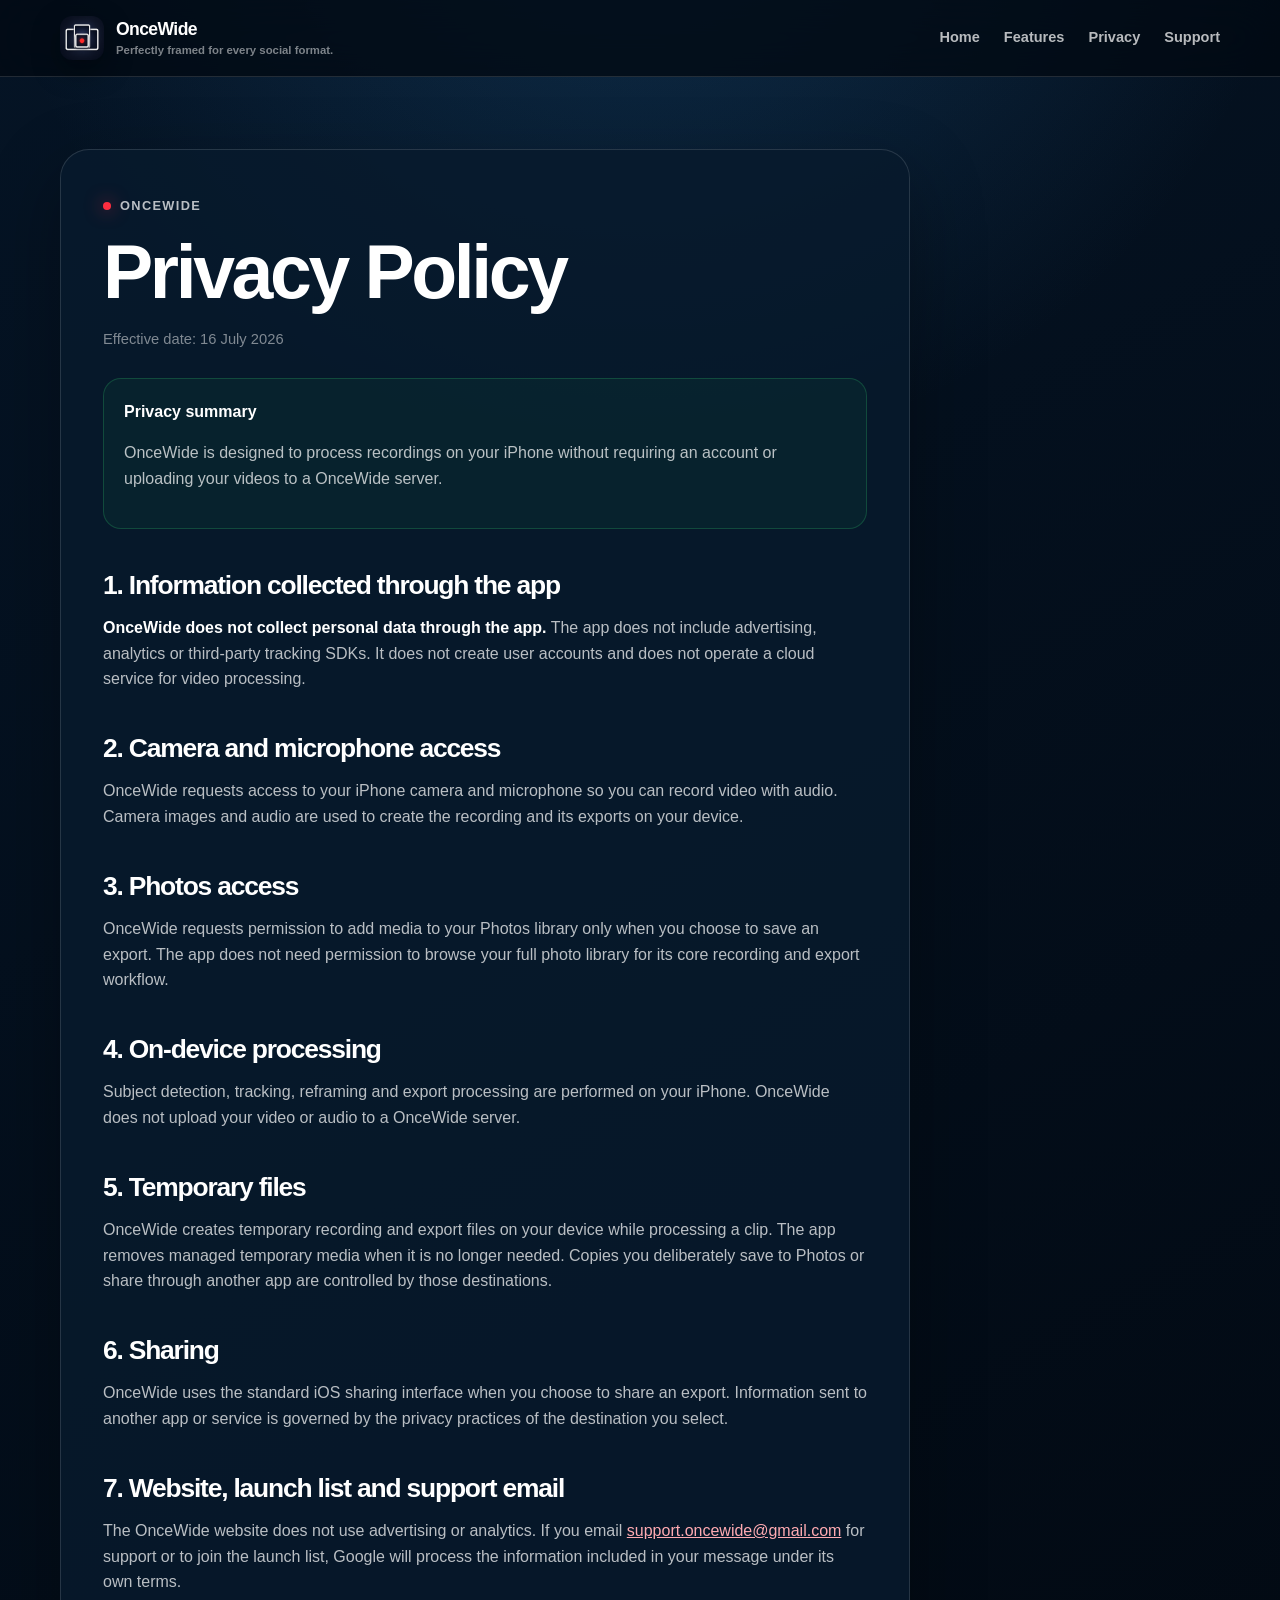
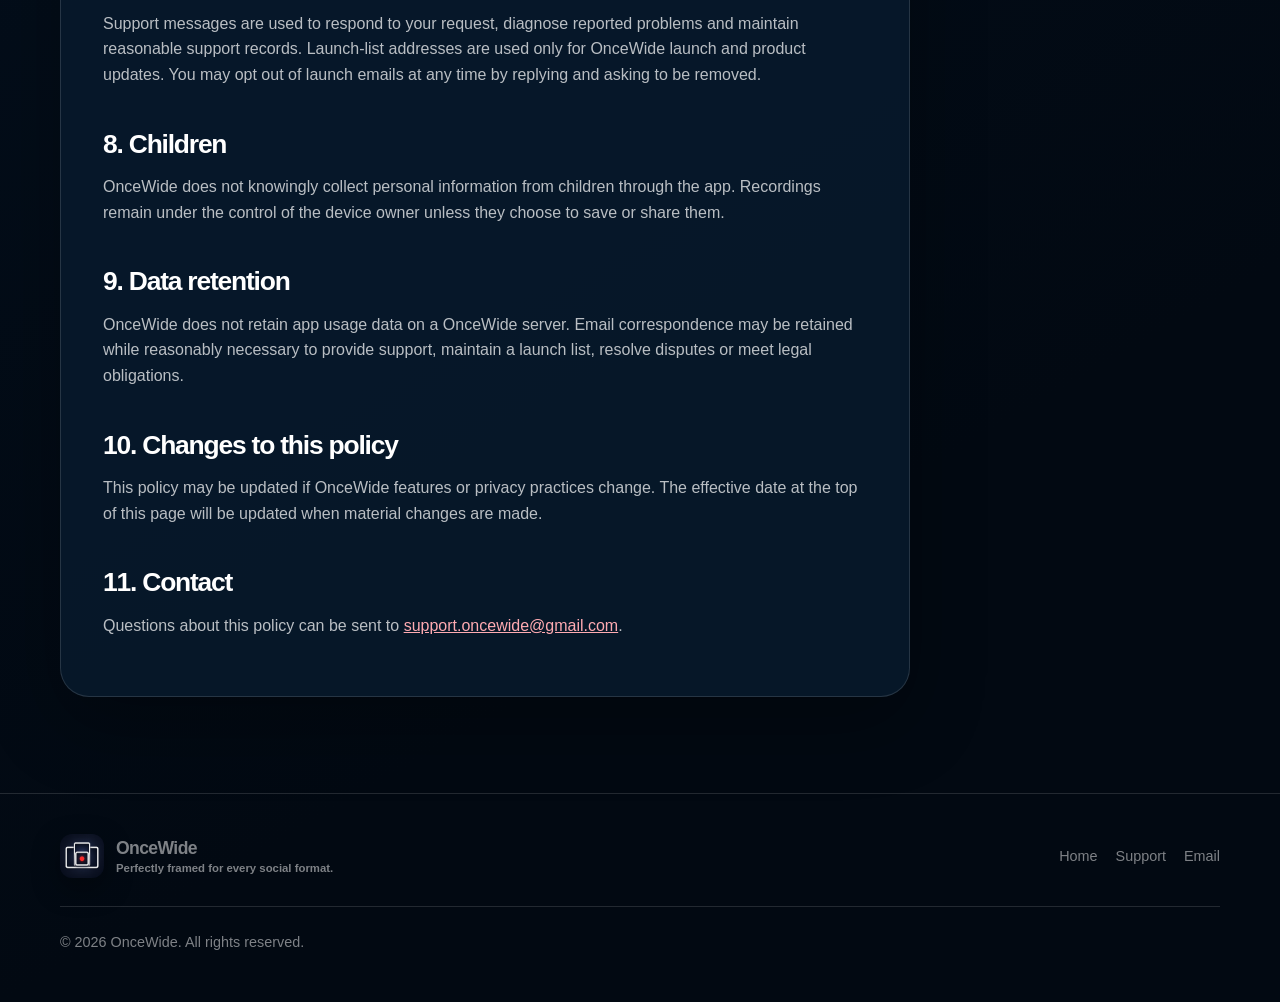
==== commit 6e1a8874: "Update OnceWide support email" ====
--- a/privacy/index.html
+++ b/privacy/index.html
@@ -59,7 +59,7 @@
         <p>OnceWide uses the standard iOS sharing interface when you choose to share an export. Information sent to another app or service is governed by the privacy practices of the destination you select.</p>
 
         <h2>7. Website, launch list and support email</h2>
-        <p>The OnceWide website does not use advertising or analytics. If you email <a href="mailto:frameonce.support@gmail.com">frameonce.support@gmail.com</a> for support or to join the launch list, Google will process the information included in your message under its own terms.</p>
+        <p>The OnceWide website does not use advertising or analytics. If you email <a href="mailto:support.oncewide@gmail.com">support.oncewide@gmail.com</a> for support or to join the launch list, Google will process the information included in your message under its own terms.</p>
         <p>Support messages are used to respond to your request, diagnose reported problems and maintain reasonable support records. Launch-list addresses are used only for OnceWide launch and product updates. You may opt out of launch emails at any time by replying and asking to be removed.</p>
 
         <h2>8. Children</h2>
@@ -72,7 +72,7 @@
         <p>This policy may be updated if OnceWide features or privacy practices change. The effective date at the top of this page will be updated when material changes are made.</p>
 
         <h2>11. Contact</h2>
-        <p>Questions about this policy can be sent to <a href="mailto:frameonce.support@gmail.com">frameonce.support@gmail.com</a>.</p>
+        <p>Questions about this policy can be sent to <a href="mailto:support.oncewide@gmail.com">support.oncewide@gmail.com</a>.</p>
       </article>
     </div>
   </main>
@@ -86,7 +86,7 @@
       <div class="footer-links">
         <a href="../">Home</a>
         <a href="../support/">Support</a>
-        <a href="mailto:frameonce.support@gmail.com">Email</a>
+        <a href="mailto:support.oncewide@gmail.com">Email</a>
       </div>
       <p class="copyright">© 2026 OnceWide. All rights reserved.</p>
     </div>
